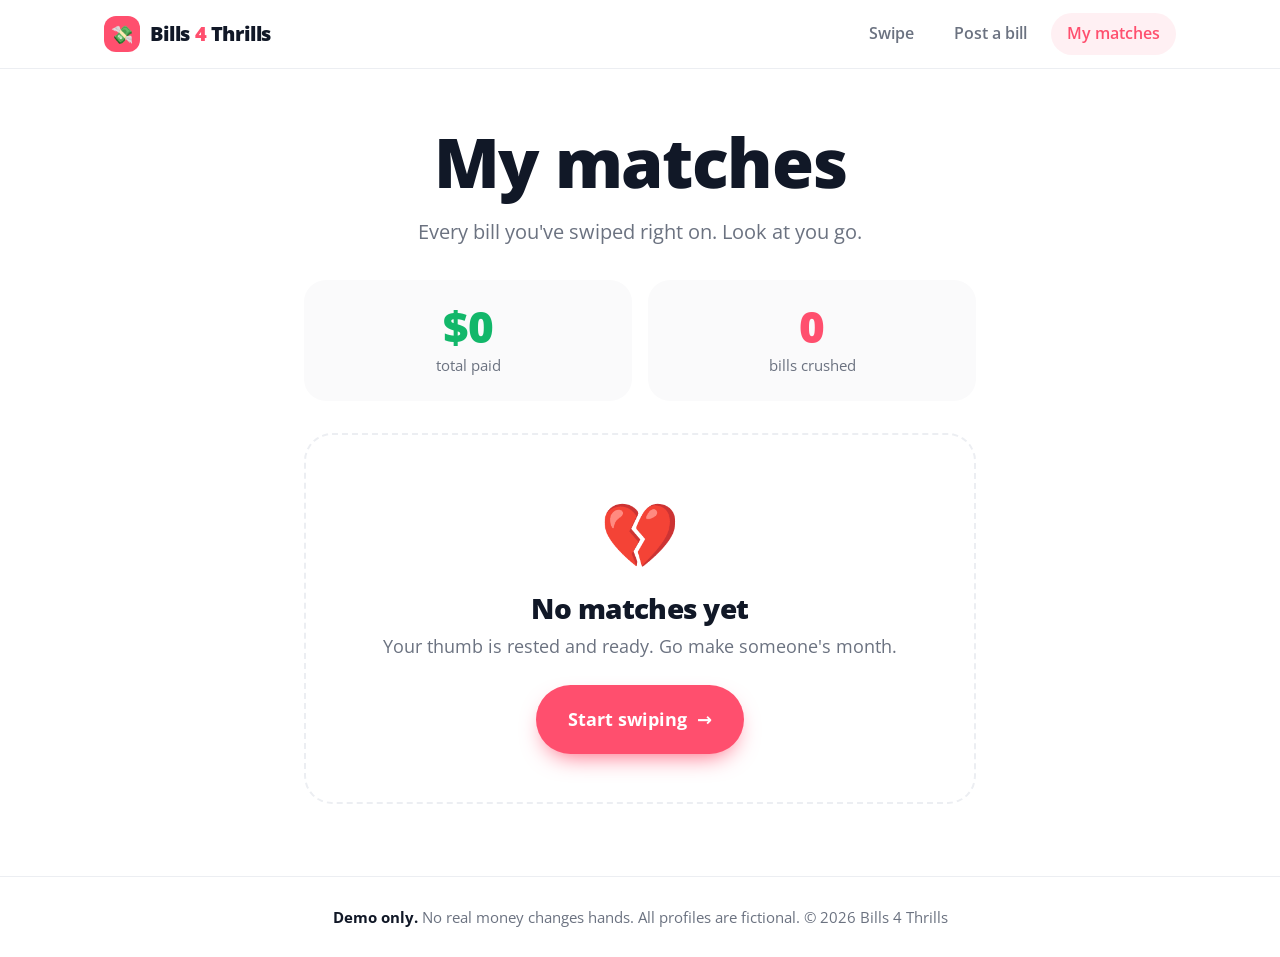
==== matches.html @ 3e9b0cc4 "Bills 4 Thrills demo" ====
<!doctype html>
<html lang="en">
<head>
<meta charset="utf-8">
<meta name="viewport" content="width=device-width, initial-scale=1, viewport-fit=cover">
<title>My matches · Bills 4 Thrills</title>
<meta name="description" content="Bills 4 Thrills: swipe right to pay someone's bill. A silly demo. No real money changes hands.">
<meta name="theme-color" content="#ff4f6e">
<link rel="icon" href="data:image/svg+xml,<svg xmlns='http://www.w3.org/2000/svg' viewBox='0 0 100 100'><text y='.9em' font-size='90'>💸</text></svg>">
<link rel="preconnect" href="https://fonts.googleapis.com">
<link rel="preconnect" href="https://fonts.gstatic.com" crossorigin>
<link href="https://fonts.googleapis.com/css2?family=Open+Sans:wght@400;600;700;800&display=swap" rel="stylesheet">
<link rel="stylesheet" href="styles.css">
</head>
<body data-page="matches">
<header class="site-header">
  <div class="container">
    <a class="logo" href="index.html" aria-label="Bills 4 Thrills home"><span class="logo-mark">💸</span><span class="logo-text">Bills <span class="four">4</span> Thrills</span></a>
    <nav class="nav" aria-label="Main">
      <a href="swipe.html">Swipe</a>
      <a href="post.html"><span class="nav-label-long">Post a bill</span><span class="nav-label-short">Post</span></a>
      <a href="matches.html" aria-current="page"><span class="nav-label-long">My matches</span><span class="nav-label-short">Matches</span></a>
    </nav>
  </div>
</header>
<main>
  <div class="page-head">
    <div class="container">
      <h1>My matches</h1>
      <p>Every bill you've swiped right on. Look at you go.</p>
    </div>
  </div>
  <div class="matches-wrap">
    <div class="summary">
      <div><strong id="sum-total">$0</strong><span>total paid</span></div>
      <div><strong id="sum-count">0</strong><span>bills crushed</span></div>
    </div>
    <ul class="match-list" id="match-list"></ul>
    <div class="empty-matches" id="matches-empty" hidden>
      <div class="big-emoji">💔</div>
      <h2>No matches yet</h2>
      <p>Your thumb is rested and ready. Go make someone's month.</p>
      <a class="btn btn-primary" href="swipe.html">Start swiping <span aria-hidden="true">→</span></a>
    </div>
    <button class="text-btn" id="btn-clear" type="button">Reset my matches</button>
  </div>
</main>
<footer class="site-footer">
  <div class="container"><strong>Demo only.</strong> No real money changes hands. All profiles are fictional. &copy; <span id="year">2026</span> Bills 4 Thrills</div>
</footer>
<script src="data.js"></script>
<script src="app.js"></script>
</body>
</html>
---- styles.css ----
/* Bills 4 Thrills — shared styles */
:root {
  --accent: #ff4f6e;
  --accent-dark: #e43a5a;
  --accent-soft: #fff0f3;
  --pay: #12b76a;
  --pay-soft: #e7f8ef;
  --pass: #f04438;
  --ink: #111827;
  --muted: #6b7280;
  --line: #eceef2;
  --bg: #ffffff;
  --bg-soft: #fafafb;
  --radius: 24px;
  --shadow: 0 20px 50px -20px rgba(17, 24, 39, .25), 0 4px 12px rgba(17, 24, 39, .06);
  --max: 1120px;
}

* { box-sizing: border-box; }
html { -webkit-text-size-adjust: 100%; }
body {
  margin: 0;
  font-family: "Open Sans", system-ui, -apple-system, "Segoe UI", Roboto, sans-serif;
  font-size: 18px;
  line-height: 1.6;
  color: var(--ink);
  background: var(--bg);
  display: flex;
  flex-direction: column;
  min-height: 100vh;
  min-height: 100dvh;
}
main { flex: 1; }
img { max-width: 100%; display: block; }
a { color: inherit; }
h1, h2, h3 { line-height: 1.1; letter-spacing: -0.02em; margin: 0; }
p { margin: 0; }

.container { width: 100%; max-width: var(--max); margin: 0 auto; padding: 0 24px; }

/* ---------- Header ---------- */
.site-header {
  position: sticky; top: 0; z-index: 20;
  background: rgba(255,255,255,.9);
  backdrop-filter: saturate(180%) blur(12px);
  -webkit-backdrop-filter: saturate(180%) blur(12px);
  border-bottom: 1px solid var(--line);
}
.site-header .container {
  display: flex; align-items: center; justify-content: space-between;
  height: 68px; gap: 16px;
}
.logo {
  display: inline-flex; align-items: center; gap: 10px;
  font-weight: 800; font-size: 20px; text-decoration: none; letter-spacing: -0.02em;
  white-space: nowrap;
}
.logo-mark {
  width: 36px; height: 36px; border-radius: 12px;
  background: var(--accent); color: #fff;
  display: grid; place-items: center; font-size: 18px;
}
.logo .four { color: var(--accent); }
.nav { display: flex; gap: 4px; align-items: center; }
.nav a {
  text-decoration: none; font-weight: 600; font-size: 15px;
  padding: 8px 12px; border-radius: 999px; color: var(--muted);
  white-space: nowrap;
}
.nav a:hover { color: var(--ink); background: var(--bg-soft); }
.nav a[aria-current="page"] { color: var(--accent); background: var(--accent-soft); }
.nav .nav-label-long { display: none; }
@media (min-width: 720px) {
  .nav { gap: 8px; }
  .nav a { font-size: 16px; padding: 8px 16px; }
  .nav .nav-label-long { display: inline; }
  .nav .nav-label-short { display: none; }
}
@media (max-width: 420px) {
  .logo-text { display: none; }
}

/* ---------- Buttons ---------- */
.btn {
  display: inline-flex; align-items: center; justify-content: center; gap: 10px;
  font: inherit; font-weight: 700; font-size: 18px;
  padding: 18px 30px; border-radius: 999px; border: 2px solid transparent;
  text-decoration: none; cursor: pointer;
  transition: transform .15s ease, background .15s ease, box-shadow .15s ease, color .15s ease;
}
.btn:active { transform: scale(.97); }
.btn-primary { background: var(--accent); color: #fff; box-shadow: 0 10px 24px -10px var(--accent); }
.btn-primary:hover { background: var(--accent-dark); }
.btn-ghost { background: #fff; color: var(--ink); border-color: var(--line); }
.btn-ghost:hover { border-color: var(--ink); }
.btn-block { width: 100%; }
.btn:focus-visible, .round-btn:focus-visible, input:focus-visible, textarea:focus-visible, select:focus-visible {
  outline: 3px solid color-mix(in srgb, var(--accent) 45%, transparent);
  outline-offset: 2px;
}

/* ---------- Landing ---------- */
.hero { padding: 72px 0 56px; text-align: center; }
.eyebrow {
  display: inline-block; font-weight: 700; font-size: 14px; letter-spacing: .08em; text-transform: uppercase;
  color: var(--accent); background: var(--accent-soft); padding: 8px 16px; border-radius: 999px;
  margin-bottom: 28px;
}
.hero h1 { font-size: clamp(44px, 9vw, 96px); font-weight: 800; }
.hero h1 .hl { color: var(--accent); }
.hero .lede {
  font-size: clamp(20px, 2.6vw, 26px); color: var(--muted);
  max-width: 680px; margin: 28px auto 40px;
}
.cta-row { display: flex; flex-direction: column; gap: 14px; align-items: stretch; max-width: 420px; margin: 0 auto; }
@media (min-width: 640px) {
  .cta-row { flex-direction: row; justify-content: center; max-width: none; }
}
.hero-note { margin-top: 20px; font-size: 15px; color: var(--muted); }

.hero-visual { position: relative; height: 340px; margin: 64px auto 0; max-width: 520px; }
.mini-card {
  position: absolute; left: 50%; top: 0; width: 230px; height: 320px;
  border-radius: 22px; overflow: hidden; box-shadow: var(--shadow); background: #ddd;
}
.mini-card img { width: 100%; height: 100%; object-fit: cover; }
.mini-card .mini-info {
  position: absolute; inset: auto 0 0 0; padding: 16px; color: #fff; text-align: left;
  background: linear-gradient(transparent, rgba(0,0,0,.75));
}
.mini-card .mini-info strong { display: block; font-size: 20px; }
.mini-card .mini-info span { font-size: 14px; opacity: .9; }
.mini-card.c1 { transform: translateX(-120%) rotate(-10deg) translateY(20px); }
.mini-card.c2 { transform: translateX(-50%); z-index: 2; }
.mini-card.c3 { transform: translateX(20%) rotate(10deg) translateY(20px); }
.mini-stamp {
  position: absolute; top: 18px; left: 14px; z-index: 3;
  font-weight: 800; font-size: 22px; letter-spacing: .06em;
  color: var(--pay); border: 4px solid var(--pay); border-radius: 10px; padding: 2px 10px;
  transform: rotate(-14deg); background: rgba(255,255,255,.85);
}
@media (max-width: 520px) {
  .hero-visual { height: 300px; }
  .mini-card { width: 180px; height: 260px; }
  .mini-card.c1 { transform: translateX(-105%) rotate(-10deg) translateY(20px); }
  .mini-card.c3 { transform: translateX(5%) rotate(10deg) translateY(20px); }
}

.section { padding: 80px 0; }
.section-soft { background: var(--bg-soft); }
.section h2 { font-size: clamp(34px, 5vw, 56px); font-weight: 800; text-align: center; }
.section .sub { text-align: center; color: var(--muted); font-size: 20px; margin: 16px auto 0; max-width: 620px; }
.steps { display: grid; gap: 20px; margin-top: 48px; }
@media (min-width: 800px) { .steps { grid-template-columns: repeat(3, 1fr); gap: 28px; } }
.step {
  background: #fff; border: 1px solid var(--line); border-radius: var(--radius); padding: 32px;
}
.step .num {
  width: 52px; height: 52px; border-radius: 16px; display: grid; place-items: center;
  background: var(--accent-soft); font-size: 26px; margin-bottom: 20px;
}
.step h3 { font-size: 24px; font-weight: 700; margin-bottom: 10px; }
.step p { color: var(--muted); }

.stats { display: grid; grid-template-columns: repeat(auto-fit, minmax(200px, 1fr)); gap: 20px; margin-top: 48px; text-align: center; }
.stat strong { display: block; font-size: clamp(40px, 6vw, 60px); font-weight: 800; color: var(--accent); line-height: 1.1; }
.stat span { color: var(--muted); }
.fineprint { text-align: center; color: var(--muted); font-size: 14px; margin-top: 24px; }

.big-cta { text-align: center; }
.big-cta .cta-row { margin-top: 36px; }

/* ---------- Swipe page ---------- */
.swipe-page { padding: 20px 0 32px; }
.swipe-wrap { max-width: 440px; margin: 0 auto; padding: 0 16px; }
.tally {
  display: flex; align-items: center; justify-content: space-between; gap: 12px;
  background: var(--pay-soft); color: #067647; border-radius: 18px; padding: 14px 18px;
  font-weight: 600; font-size: 16px; margin-bottom: 18px;
}
.tally strong { font-size: 26px; font-weight: 800; color: #05603a; }
.tally a { font-size: 14px; color: #067647; font-weight: 700; white-space: nowrap; }

.deck {
  position: relative; width: 100%;
  height: min(540px, calc(100vh - 340px));
  height: min(540px, calc(100dvh - 340px));
  min-height: 400px;
  touch-action: none; user-select: none; -webkit-user-select: none;
}
.card {
  position: absolute; inset: 0;
  border-radius: 28px; overflow: hidden;
  background: #e5e7eb; box-shadow: var(--shadow);
  cursor: grab; will-change: transform;
  transition: transform .35s cubic-bezier(.2,.8,.2,1), opacity .35s ease;
}
.card.dragging { transition: none; cursor: grabbing; }
.card .photo { position: absolute; inset: 0; width: 100%; height: 100%; object-fit: cover; pointer-events: none; }
.card .avatar-fallback {
  position: absolute; inset: 0; display: grid; place-items: center;
  font-size: 120px; font-weight: 800; color: rgba(255,255,255,.9);
}
.card .shade {
  position: absolute; inset: 0;
  background: linear-gradient(180deg, rgba(0,0,0,0) 35%, rgba(0,0,0,.55) 60%, rgba(0,0,0,.88) 100%);
  pointer-events: none;
}
.card .info { position: absolute; left: 0; right: 0; bottom: 0; padding: 24px; color: #fff; pointer-events: none; }
.card .name { font-size: 34px; font-weight: 800; letter-spacing: -0.02em; line-height: 1.1; }
.card .name .age { font-weight: 400; opacity: .9; }
.card .tagline { font-size: 15px; opacity: .85; margin-top: 4px; }
.card .story { font-size: 16px; line-height: 1.5; margin-top: 12px; opacity: .95;
  display: -webkit-box; -webkit-line-clamp: 3; -webkit-box-orient: vertical; overflow: hidden; }
.bill-chip {
  display: inline-flex; align-items: center; gap: 10px; margin-top: 16px;
  background: #fff; color: var(--ink); border-radius: 16px; padding: 10px 16px;
  font-size: 16px; font-weight: 600;
}
.bill-chip .amt { font-size: 22px; font-weight: 800; color: var(--accent); }
.bill-chip .due { color: var(--muted); font-weight: 600; font-size: 14px; }
.badge-new {
  position: absolute; top: 18px; right: 18px; z-index: 3;
  background: var(--accent); color: #fff; font-size: 13px; font-weight: 700;
  padding: 6px 12px; border-radius: 999px; pointer-events: none;
}

.stamp {
  position: absolute; top: 36px; z-index: 4;
  font-size: 44px; font-weight: 800; letter-spacing: .08em;
  border: 6px solid currentColor; border-radius: 14px; padding: 2px 16px;
  opacity: 0; pointer-events: none; background: rgba(255,255,255,.12);
}
.stamp-pay { left: 24px; color: #32d583; transform: rotate(-16deg); }
.stamp-pass { right: 24px; color: #ff6b5e; transform: rotate(16deg); }

.actions { display: flex; justify-content: center; align-items: center; gap: 28px; margin-top: 24px; }
.round-btn {
  width: 76px; height: 76px; border-radius: 50%; border: 0; cursor: pointer;
  display: grid; place-items: center; background: #fff; box-shadow: var(--shadow);
  transition: transform .15s ease, box-shadow .15s ease;
}
.round-btn svg { width: 34px; height: 34px; }
.round-btn:hover { transform: translateY(-2px) scale(1.04); }
.round-btn:active { transform: scale(.94); }
.round-btn.pass { color: var(--pass); }
.round-btn.pay { color: #fff; background: var(--pay); width: 88px; height: 88px; }
.round-btn.pay svg { width: 40px; height: 40px; }
.round-btn:disabled { opacity: .35; cursor: default; transform: none; }
.hint { text-align: center; color: var(--muted); font-size: 14px; margin-top: 16px; }
.hint kbd {
  font-family: inherit; font-weight: 700; font-size: 12px; border: 1px solid var(--line);
  border-bottom-width: 2px; border-radius: 6px; padding: 1px 6px; background: #fff;
}

.empty {
  position: absolute; inset: 0; display: flex; flex-direction: column; align-items: center; justify-content: center;
  text-align: center; padding: 32px; border: 2px dashed var(--line); border-radius: 28px;
}
.empty .big-emoji { font-size: 64px; margin-bottom: 12px; }
.empty h2 { font-size: 30px; font-weight: 800; }
.empty p { color: var(--muted); margin: 12px 0 28px; }
.empty .btn + .btn { margin-top: 12px; }

/* ---------- Match modal ---------- */
.modal {
  position: fixed; inset: 0; z-index: 100;
  display: grid; place-items: center; padding: 24px;
  background: rgba(17, 24, 39, .55);
  backdrop-filter: blur(6px); -webkit-backdrop-filter: blur(6px);
  opacity: 0; pointer-events: none; transition: opacity .25s ease;
}
.modal.open { opacity: 1; pointer-events: auto; }
.modal-card {
  position: relative; width: 100%; max-width: 440px; background: #fff; border-radius: 32px;
  padding: 40px 28px 28px; text-align: center;
  transform: translateY(24px) scale(.96); transition: transform .35s cubic-bezier(.2,.8,.2,1);
}
.modal.open .modal-card { transform: none; }
.match-title {
  font-size: clamp(40px, 10vw, 54px); font-weight: 800; letter-spacing: -0.03em;
  background: linear-gradient(90deg, var(--accent), #ff9a3c);
  -webkit-background-clip: text; background-clip: text; color: transparent;
}
.match-avatars { display: flex; justify-content: center; align-items: center; margin: 24px 0; }
.match-avatars .av {
  width: 104px; height: 104px; border-radius: 50%; border: 5px solid #fff; box-shadow: var(--shadow);
  object-fit: cover; background: var(--accent-soft); display: grid; place-items: center; font-size: 48px;
}
.match-avatars .av + .av { margin-left: -18px; }
.match-avatars .heart {
  position: relative; z-index: 2; margin: 0 -14px; width: 48px; height: 48px; border-radius: 50%;
  background: var(--accent); color: #fff; display: grid; place-items: center; font-size: 22px; box-shadow: var(--shadow);
}
.match-text { font-size: 22px; font-weight: 600; line-height: 1.4; }
.match-text .amt { color: var(--pay); font-weight: 800; }
.match-sub { color: var(--muted); margin-top: 10px; font-size: 16px; }
.modal-actions { display: grid; gap: 12px; margin-top: 28px; }
.demo-tag {
  display: inline-block; margin-top: 18px; font-size: 13px; color: var(--muted);
  background: var(--bg-soft); border-radius: 999px; padding: 6px 12px;
}
#confetti { position: fixed; inset: 0; pointer-events: none; z-index: 101; width: 100%; height: 100%; }

/* ---------- Toast ---------- */
.toast {
  position: fixed; left: 50%; bottom: 28px; transform: translate(-50%, 20px);
  background: var(--ink); color: #fff; padding: 12px 20px; border-radius: 999px;
  font-size: 15px; font-weight: 600; opacity: 0; transition: all .25s ease; z-index: 90; pointer-events: none;
  white-space: nowrap;
}
.toast.show { opacity: 1; transform: translate(-50%, 0); }

/* ---------- Page header ---------- */
.page-head { padding: 56px 0 32px; text-align: center; }
.page-head h1 { font-size: clamp(40px, 7vw, 68px); font-weight: 800; }
.page-head p { color: var(--muted); font-size: 20px; margin: 16px auto 0; max-width: 600px; }

/* ---------- Form ---------- */
.form-wrap { max-width: 640px; margin: 0 auto; padding: 0 24px 72px; }
.demo-banner {
  display: flex; gap: 12px; align-items: flex-start;
  background: #fffaeb; color: #93370d; border: 1px solid #fedf89;
  border-radius: 18px; padding: 16px 18px; font-size: 16px; margin-bottom: 32px;
}
.demo-banner strong { color: #7a2e0e; }
.field { margin-bottom: 24px; }
.field label, .field .label { display: block; font-weight: 700; font-size: 17px; margin-bottom: 8px; }
.field .help { font-weight: 400; color: var(--muted); font-size: 15px; }
.row { display: grid; gap: 0 20px; }
@media (min-width: 560px) { .row-2 { grid-template-columns: 1fr 1fr; } .row-2-1 { grid-template-columns: 2fr 1fr; } }
input[type="text"], input[type="number"], input[type="date"], input[type="url"], select, textarea {
  width: 100%; font: inherit; font-size: 18px; color: var(--ink);
  padding: 16px 18px; border-radius: 16px; border: 2px solid var(--line); background: #fff;
  transition: border-color .15s ease;
  -webkit-appearance: none; appearance: none;
}
select {
  background-image: url("data:image/svg+xml,%3Csvg xmlns='http://www.w3.org/2000/svg' width='20' height='20' viewBox='0 0 24 24' fill='none' stroke='%236b7280' stroke-width='2.5' stroke-linecap='round' stroke-linejoin='round'%3E%3Cpath d='m6 9 6 6 6-6'/%3E%3C/svg%3E");
  background-repeat: no-repeat; background-position: right 16px center; padding-right: 48px;
}
input:focus, select:focus, textarea:focus { border-color: var(--accent); outline: none; }
textarea { min-height: 140px; resize: vertical; line-height: 1.5; }
.money { position: relative; }
.money span { position: absolute; left: 18px; top: 50%; transform: translateY(-50%); font-weight: 700; color: var(--muted); }
.money input { padding-left: 36px; }
.char-count { text-align: right; font-size: 14px; color: var(--muted); margin-top: 6px; }

.photo-picker { display: flex; gap: 18px; align-items: center; }
.photo-preview {
  flex: none; width: 96px; height: 96px; border-radius: 24px; overflow: hidden;
  background: var(--accent-soft); display: grid; place-items: center; font-size: 36px; color: var(--accent);
  font-weight: 800; border: 2px solid var(--line);
}
.photo-preview img { width: 100%; height: 100%; object-fit: cover; }
.photo-inputs { flex: 1; display: grid; gap: 10px; min-width: 0; }
.file-btn {
  display: inline-flex; align-items: center; justify-content: center; gap: 8px; cursor: pointer;
  font-weight: 700; font-size: 16px; padding: 12px 16px; border-radius: 14px;
  border: 2px dashed var(--line); color: var(--ink); background: var(--bg-soft);
}
.file-btn:hover { border-color: var(--accent); color: var(--accent); }
.file-btn input { display: none; }
.or { font-size: 14px; color: var(--muted); text-align: center; }

.chips { display: flex; flex-wrap: wrap; gap: 10px; }
.chips input { position: absolute; opacity: 0; pointer-events: none; }
.chips label {
  margin: 0; font-weight: 600; font-size: 16px; padding: 10px 16px; border-radius: 999px;
  border: 2px solid var(--line); cursor: pointer; user-select: none; transition: all .15s ease;
}
.chips label:hover { border-color: #d0d5dd; }
.chips input:checked + label { border-color: var(--accent); background: var(--accent-soft); color: var(--accent-dark); }
.chips input:focus-visible + label { outline: 3px solid color-mix(in srgb, var(--accent) 45%, transparent); }
.error { color: var(--pass); font-size: 15px; margin-top: 6px; display: none; }
.field.invalid .error { display: block; }
.field.invalid input, .field.invalid textarea { border-color: var(--pass); }

.success { text-align: center; padding: 24px 0 72px; }
.success .big-emoji { font-size: 80px; }
.success h2 { font-size: clamp(36px, 6vw, 52px); font-weight: 800; margin-top: 12px; }
.success p { color: var(--muted); font-size: 20px; margin: 16px auto 32px; max-width: 480px; }
.success .cta-row { max-width: 420px; }

/* ---------- Matches ---------- */
.matches-wrap { max-width: 720px; margin: 0 auto; padding: 0 24px 72px; }
.summary {
  display: grid; grid-template-columns: 1fr 1fr; gap: 16px; margin-bottom: 32px;
}
.summary div { background: var(--bg-soft); border-radius: 22px; padding: 22px; text-align: center; }
.summary strong { display: block; font-size: clamp(32px, 6vw, 44px); font-weight: 800; color: var(--pay); line-height: 1.1; }
.summary div:last-child strong { color: var(--accent); }
.summary span { color: var(--muted); font-size: 15px; }
.match-list { list-style: none; margin: 0; padding: 0; display: grid; gap: 14px; }
.match-item {
  display: flex; align-items: center; gap: 16px; padding: 16px; border: 1px solid var(--line); border-radius: 22px;
}
.match-item .thumb {
  flex: none; width: 64px; height: 64px; border-radius: 50%; object-fit: cover;
  display: grid; place-items: center; font-size: 26px; font-weight: 800; color: #fff;
}
.match-item .mi-body { flex: 1; min-width: 0; }
.match-item .mi-name { font-weight: 700; font-size: 19px; }
.match-item .mi-bill { color: var(--muted); font-size: 15px; white-space: nowrap; overflow: hidden; text-overflow: ellipsis; }
.match-item .mi-amt { font-weight: 800; font-size: 22px; color: var(--pay); }
.paid-pill { display: inline-block; font-size: 12px; font-weight: 700; color: #067647; background: var(--pay-soft); padding: 2px 8px; border-radius: 999px; margin-left: 6px; vertical-align: middle; }
.empty-matches { text-align: center; padding: 48px 24px; border: 2px dashed var(--line); border-radius: 28px; }
.empty-matches .big-emoji { font-size: 64px; }
.empty-matches h2 { font-size: 28px; font-weight: 800; margin: 8px 0; }
.empty-matches p { color: var(--muted); margin-bottom: 24px; }
.text-btn { background: none; border: 0; font: inherit; color: var(--muted); text-decoration: underline; cursor: pointer; font-size: 15px; margin-top: 28px; display: block; margin-left: auto; margin-right: auto; }

/* ---------- Footer ---------- */
.site-footer { border-top: 1px solid var(--line); padding: 28px 0; text-align: center; color: var(--muted); font-size: 15px; }
.site-footer strong { color: var(--ink); }

[hidden] { display: none !important; }

@media (prefers-reduced-motion: reduce) {
  *, *::before, *::after { transition-duration: .01ms !important; animation-duration: .01ms !important; }
}
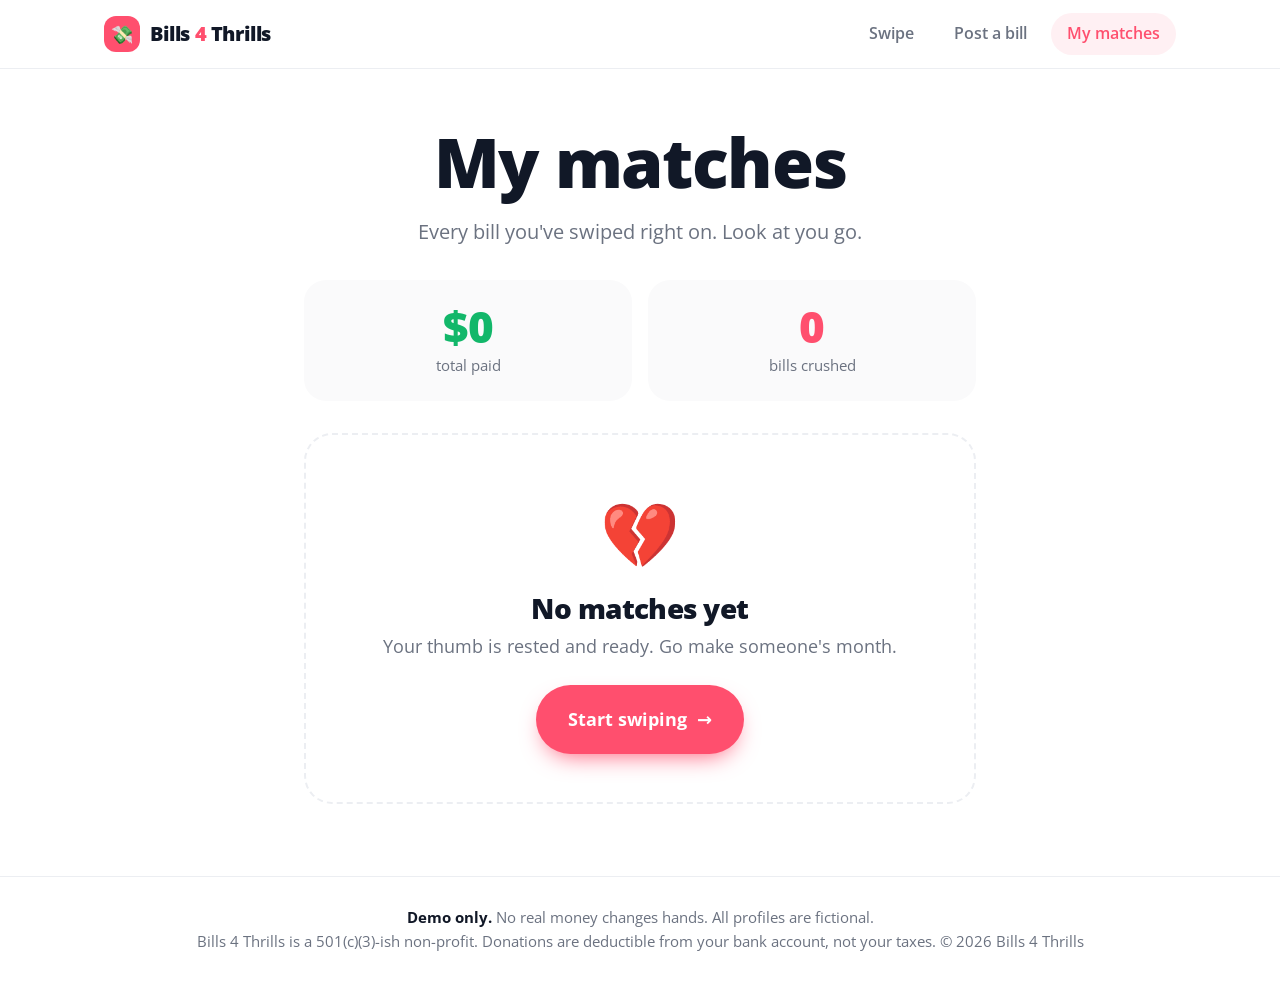
==== commit 37b28891: "Add joke nonprofit line to footer" ====
--- a/matches.html
+++ b/matches.html
@@ -46,7 +46,7 @@
   </div>
 </main>
 <footer class="site-footer">
-  <div class="container"><strong>Demo only.</strong> No real money changes hands. All profiles are fictional. &copy; <span id="year">2026</span> Bills 4 Thrills</div>
+  <div class="container"><strong>Demo only.</strong> No real money changes hands. All profiles are fictional.<br>Bills 4 Thrills is a 501(c)(3)-ish non-profit. Donations are deductible from your bank account, not your taxes. &copy; <span id="year">2026</span> Bills 4 Thrills</div>
 </footer>
 <script src="data.js"></script>
 <script src="app.js"></script>
